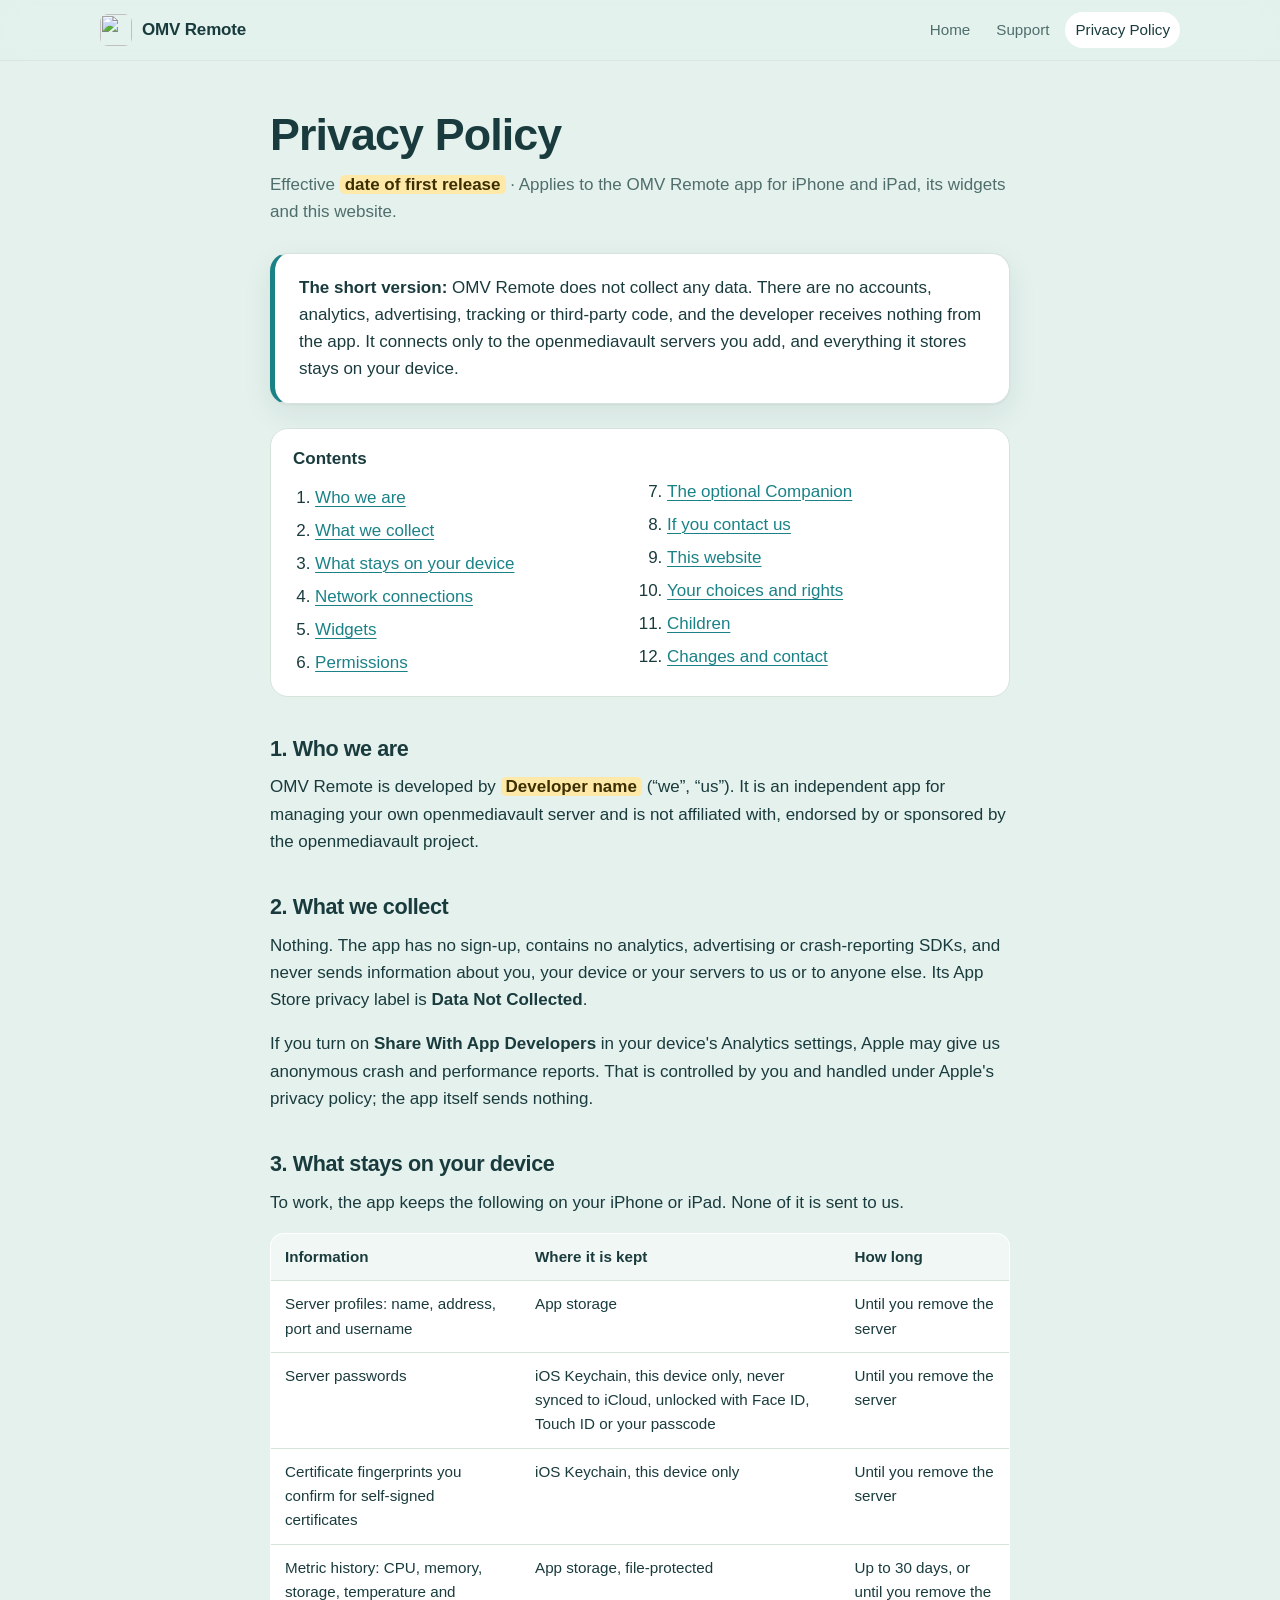
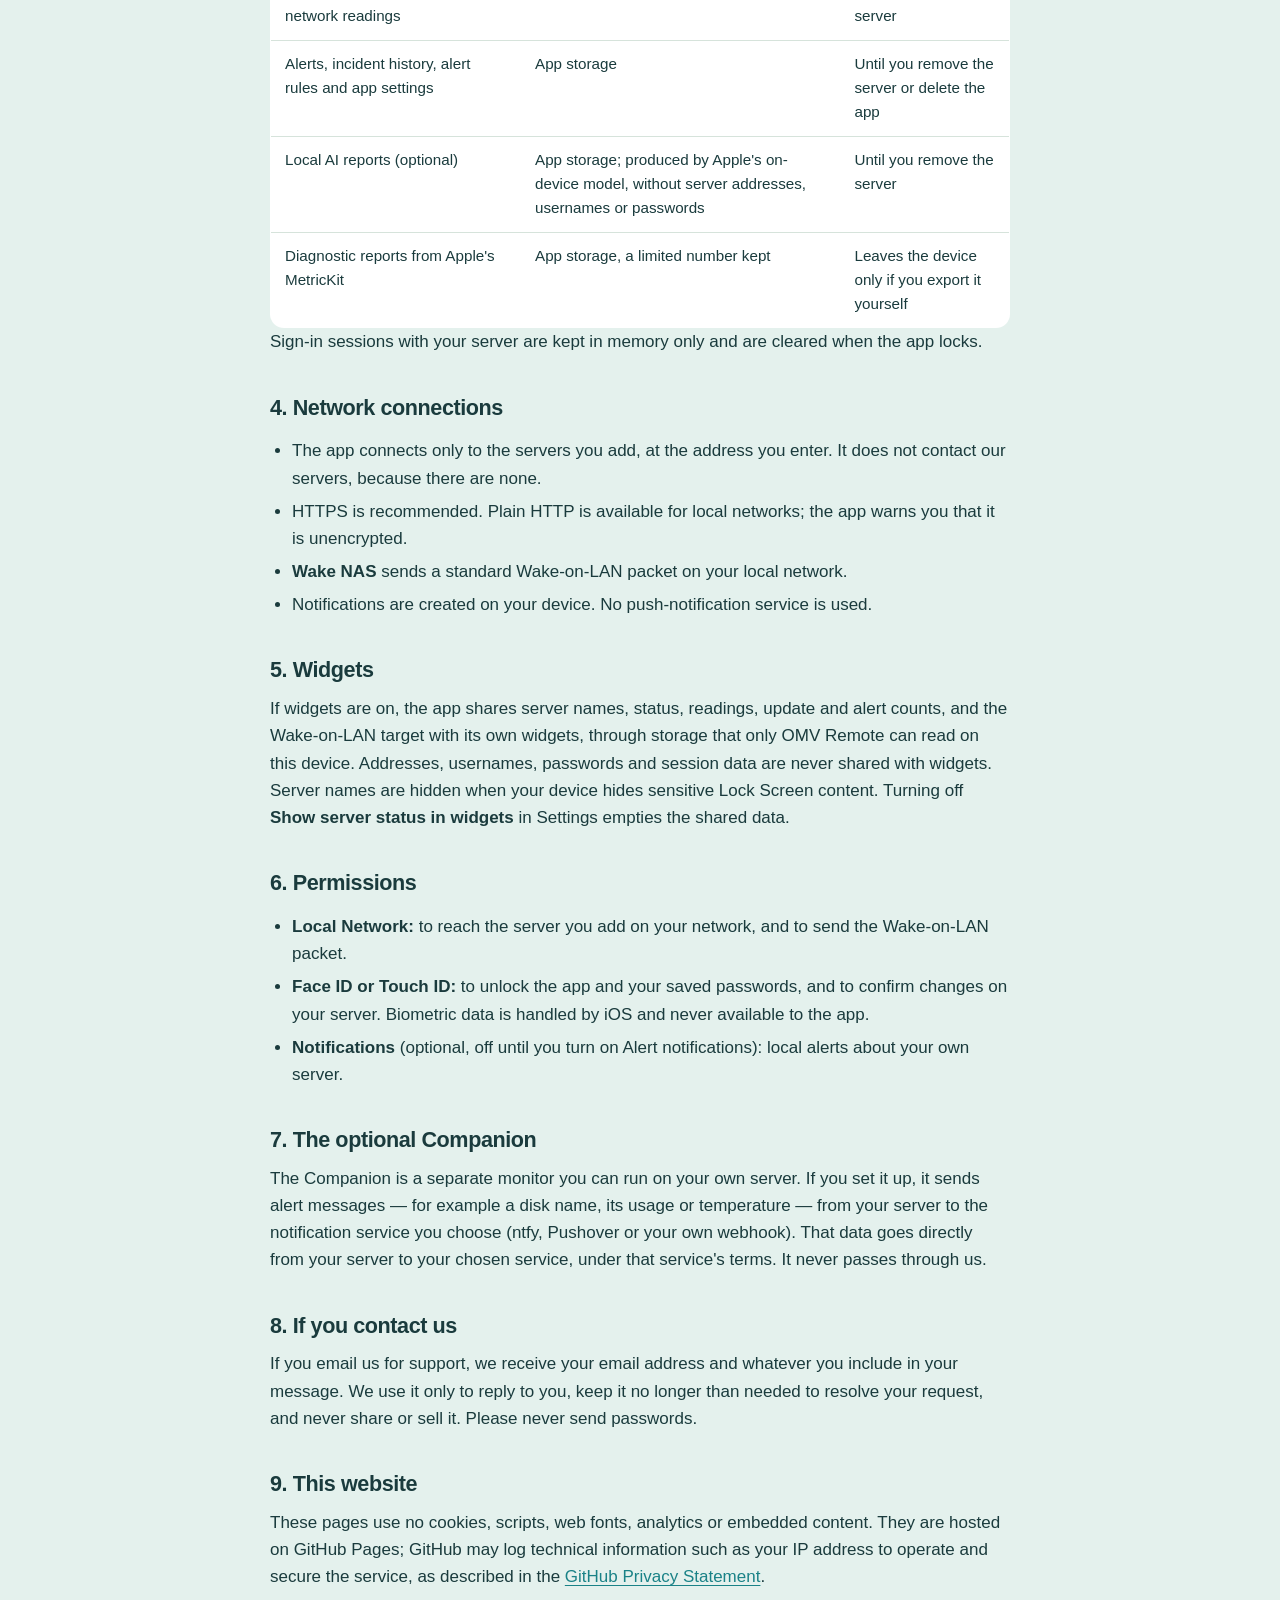
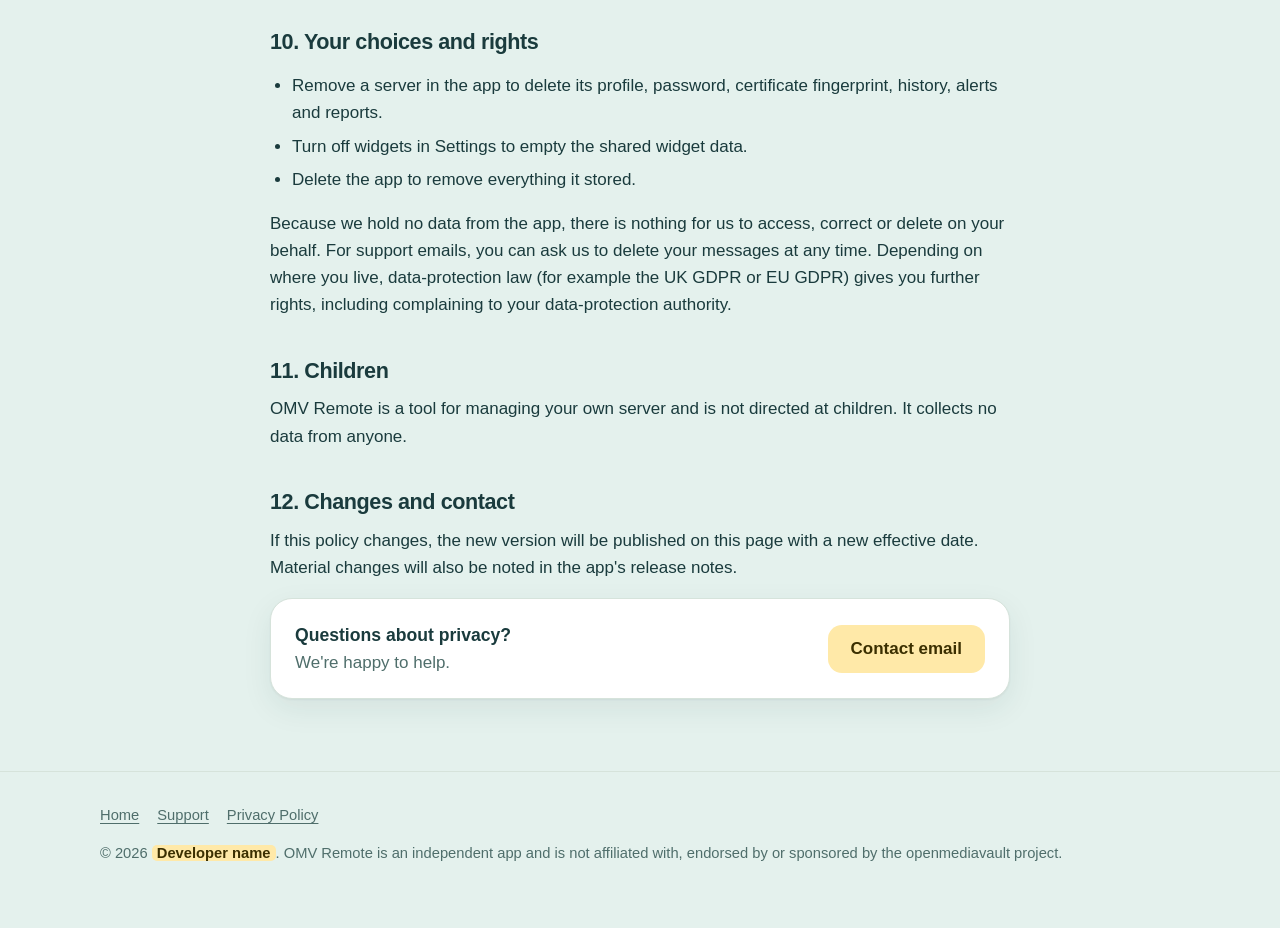
==== privacy.html @ d8a067df "Add files via upload" ====
<!doctype html>
<html lang="en-GB">
<head>
<meta charset="utf-8">
<meta name="viewport" content="width=device-width, initial-scale=1, viewport-fit=cover">
<meta http-equiv="Content-Security-Policy" content="default-src 'none'; style-src 'self'; img-src 'self' data:; base-uri 'none'; form-action 'none'">
<meta name="referrer" content="no-referrer">
<title>Privacy Policy — OMV Remote</title>
<meta name="description" content="OMV Remote collects no data. It has no accounts, analytics, advertising or tracking, and talks only to the openmediavault servers you add.">
<meta name="theme-color" content="#e4f1ed" media="(prefers-color-scheme: light)">
<meta name="theme-color" content="#0e1617" media="(prefers-color-scheme: dark)">
<link rel="icon" type="image/png" href="assets/favicon.png">
<link rel="apple-touch-icon" href="assets/apple-touch-icon.png">
<link rel="stylesheet" href="style.css">
</head>
<body>
<a class="skip" href="#main">Skip to content</a>

<header class="site-header">
  <div class="wrap">
    <a class="brand" href="./"><img src="assets/apple-touch-icon.png" alt="" width="32" height="32">OMV Remote</a>
    <nav class="site-nav" aria-label="Site">
      <a class="hide-sm" href="./">Home</a>
      <a href="support.html">Support</a>
      <a href="privacy.html" aria-current="page">Privacy<span class="long"> Policy</span></a>
    </nav>
  </div>
</header>

<main id="main" class="doc">
  <div class="wrap narrow">
    <h1>Privacy Policy</h1>
    <p class="meta">Effective <!--cfg:effective--><span class="todo">date of first release</span><!--/cfg--> · Applies to the OMV Remote app for iPhone and iPad, its widgets and this website.</p>

    <div class="summary-card">
      <p><strong>The short version:</strong> OMV Remote does not collect any data. There are no accounts, analytics, advertising, tracking or third-party code, and the developer receives nothing from the app. It connects only to the openmediavault servers you add, and everything it stores stays on your device.</p>
    </div>

    <nav class="toc" aria-label="Contents">
      <strong>Contents</strong>
      <ol>
        <li><a href="#who">Who we are</a></li>
        <li><a href="#collect">What we collect</a></li>
        <li><a href="#device">What stays on your device</a></li>
        <li><a href="#network">Network connections</a></li>
        <li><a href="#widgets">Widgets</a></li>
        <li><a href="#permissions">Permissions</a></li>
        <li><a href="#companion">The optional Companion</a></li>
        <li><a href="#support-email">If you contact us</a></li>
        <li><a href="#website">This website</a></li>
        <li><a href="#rights">Your choices and rights</a></li>
        <li><a href="#children">Children</a></li>
        <li><a href="#changes">Changes and contact</a></li>
      </ol>
    </nav>

    <h2 id="who">1. Who we are</h2>
    <p>OMV Remote is developed by <!--cfg:developer--><span class="todo">Developer name</span><!--/cfg--> (“we”, “us”). It is an independent app for managing your own openmediavault server and is not affiliated with, endorsed by or sponsored by the openmediavault project.</p>

    <h2 id="collect">2. What we collect</h2>
    <p>Nothing. The app has no sign-up, contains no analytics, advertising or crash-reporting SDKs, and never sends information about you, your device or your servers to us or to anyone else. Its App Store privacy label is <strong>Data Not Collected</strong>.</p>
    <p>If you turn on <span class="path">Share With App Developers</span> in your device's Analytics settings, Apple may give us anonymous crash and performance reports. That is controlled by you and handled under Apple's privacy policy; the app itself sends nothing.</p>

    <h2 id="device">3. What stays on your device</h2>
    <p>To work, the app keeps the following on your iPhone or iPad. None of it is sent to us.</p>
    <div class="table-scroll">
      <table>
        <thead><tr><th>Information</th><th>Where it is kept</th><th>How long</th></tr></thead>
        <tbody>
          <tr><td>Server profiles: name, address, port and username</td><td>App storage</td><td>Until you remove the server</td></tr>
          <tr><td>Server passwords</td><td>iOS Keychain, this device only, never synced to iCloud, unlocked with Face ID, Touch ID or your passcode</td><td>Until you remove the server</td></tr>
          <tr><td>Certificate fingerprints you confirm for self-signed certificates</td><td>iOS Keychain, this device only</td><td>Until you remove the server</td></tr>
          <tr><td>Metric history: CPU, memory, storage, temperature and network readings</td><td>App storage, file-protected</td><td>Up to 30 days, or until you remove the server</td></tr>
          <tr><td>Alerts, incident history, alert rules and app settings</td><td>App storage</td><td>Until you remove the server or delete the app</td></tr>
          <tr><td>Local AI reports (optional)</td><td>App storage; produced by Apple's on-device model, without server addresses, usernames or passwords</td><td>Until you remove the server</td></tr>
          <tr><td>Diagnostic reports from Apple's MetricKit</td><td>App storage, a limited number kept</td><td>Leaves the device only if you export it yourself</td></tr>
        </tbody>
      </table>
    </div>
    <p>Sign-in sessions with your server are kept in memory only and are cleared when the app locks.</p>

    <h2 id="network">4. Network connections</h2>
    <ul>
      <li>The app connects only to the servers you add, at the address you enter. It does not contact our servers, because there are none.</li>
      <li>HTTPS is recommended. Plain HTTP is available for local networks; the app warns you that it is unencrypted.</li>
      <li><strong>Wake NAS</strong> sends a standard Wake-on-LAN packet on your local network.</li>
      <li>Notifications are created on your device. No push-notification service is used.</li>
    </ul>

    <h2 id="widgets">5. Widgets</h2>
    <p>If widgets are on, the app shares server names, status, readings, update and alert counts, and the Wake-on-LAN target with its own widgets, through storage that only OMV Remote can read on this device. Addresses, usernames, passwords and session data are never shared with widgets. Server names are hidden when your device hides sensitive Lock Screen content. Turning off <span class="path">Show server status in widgets</span> in Settings empties the shared data.</p>

    <h2 id="permissions">6. Permissions</h2>
    <ul>
      <li><strong>Local Network:</strong> to reach the server you add on your network, and to send the Wake-on-LAN packet.</li>
      <li><strong>Face ID or Touch ID:</strong> to unlock the app and your saved passwords, and to confirm changes on your server. Biometric data is handled by iOS and never available to the app.</li>
      <li><strong>Notifications</strong> (optional, off until you turn on Alert notifications): local alerts about your own server.</li>
    </ul>

    <h2 id="companion">7. The optional Companion</h2>
    <p>The Companion is a separate monitor you can run on your own server. If you set it up, it sends alert messages — for example a disk name, its usage or temperature — from your server to the notification service you choose (ntfy, Pushover or your own webhook). That data goes directly from your server to your chosen service, under that service's terms. It never passes through us.</p>

    <h2 id="support-email">8. If you contact us</h2>
    <p>If you email us for support, we receive your email address and whatever you include in your message. We use it only to reply to you, keep it no longer than needed to resolve your request, and never share or sell it. Please never send passwords.</p>

    <h2 id="website">9. This website</h2>
    <p>These pages use no cookies, scripts, web fonts, analytics or embedded content. They are hosted on GitHub Pages; GitHub may log technical information such as your IP address to operate and secure the service, as described in the <a href="https://docs.github.com/en/site-policy/privacy-policies/github-general-privacy-statement">GitHub Privacy Statement</a>.</p>

    <h2 id="rights">10. Your choices and rights</h2>
    <ul>
      <li>Remove a server in the app to delete its profile, password, certificate fingerprint, history, alerts and reports.</li>
      <li>Turn off widgets in Settings to empty the shared widget data.</li>
      <li>Delete the app to remove everything it stored.</li>
    </ul>
    <p>Because we hold no data from the app, there is nothing for us to access, correct or delete on your behalf. For support emails, you can ask us to delete your messages at any time. Depending on where you live, data-protection law (for example the UK GDPR or EU GDPR) gives you further rights, including complaining to your data-protection authority.</p>

    <h2 id="children">11. Children</h2>
    <p>OMV Remote is a tool for managing your own server and is not directed at children. It collects no data from anyone.</p>

    <h2 id="changes">12. Changes and contact</h2>
    <p>If this policy changes, the new version will be published on this page with a new effective date. Material changes will also be noted in the app's release notes.</p>
    <div class="contact-card">
      <p><strong>Questions about privacy?</strong>We're happy to help.</p>
      <!--cfg:email-button-->
<span class="button primary todo">Contact email</span>
<!--/cfg-->
    </div>
  </div>
</main>

<footer class="site-footer">
  <div class="wrap">
    <nav aria-label="Footer"><a href="./">Home</a><a href="support.html">Support</a><a href="privacy.html">Privacy Policy</a></nav>
    <p><!--cfg:copyright-->© 2026 <span class="todo">Developer name</span><!--/cfg-->. OMV Remote is an independent app and is not affiliated with, endorsed by or sponsored by the openmediavault project.</p>
  </div>
</footer>
</body>
</html>
---- style.css ----
/* OMV Remote public pages. No web fonts, scripts, cookies or third-party requests:
   the site keeps the same promise as the app. Colours mirror the app's design tokens
   (OMVRemote/DesignSystem.swift). */

:root {
  --bg: #e4f1ed;
  --bg-deep: #d5e8e2;
  --surface: #ffffff;
  --inset: #f0f7f4;
  --ink: #1a3b3d;
  --muted: #4f6e6b;
  --accent: #1a8287;
  --accent-ink: #ffffff;
  --border: #d6e3db;
  --success: #219466;
  --warning: #c2730d;
  --danger: #cc3838;
  --paper: #f6ead2;
  --shadow: 0 1px 2px rgb(26 59 61 / 6%), 0 10px 30px rgb(26 59 61 / 8%);
  --radius: 22px;
  --font: -apple-system, BlinkMacSystemFont, "SF Pro Text", "Segoe UI", Roboto, "Helvetica Neue", Arial, sans-serif;
  --font-display: -apple-system, BlinkMacSystemFont, "SF Pro Display", "Segoe UI", Roboto, "Helvetica Neue", Arial, sans-serif;
  --mono: ui-monospace, "SF Mono", Menlo, Consolas, monospace;
  color-scheme: light dark;
}

@media (prefers-color-scheme: dark) {
  :root {
    --bg: #0e1617;
    --bg-deep: #0a1112;
    --surface: #1b2526;
    --inset: #131c1d;
    --ink: #e6f2ed;
    --muted: #adc7bf;
    --accent: #59bdba;
    --accent-ink: #0b1b1c;
    --border: #2c3d3d;
    --success: #54c78f;
    --warning: #f2b54d;
    --danger: #f5736e;
    --paper: #e9dcc2;
    --shadow: 0 1px 2px rgb(0 0 0 / 30%), 0 12px 32px rgb(0 0 0 / 28%);
  }
}

*, *::before, *::after { box-sizing: border-box; }
html { -webkit-text-size-adjust: 100%; scroll-behavior: smooth; }
@media (prefers-reduced-motion: reduce) { html { scroll-behavior: auto; } }
body {
  margin: 0;
  background: var(--bg);
  color: var(--ink);
  font: 17px/1.6 var(--font);
  text-rendering: optimizeLegibility;
  -webkit-font-smoothing: antialiased;
}
img { max-width: 100%; height: auto; display: block; }
a { color: var(--accent); text-underline-offset: 3px; text-decoration-thickness: 1px; }
a:hover { text-decoration-thickness: 2px; }
:focus-visible { outline: 3px solid var(--accent); outline-offset: 3px; border-radius: 6px; }
h1, h2, h3 { font-family: var(--font-display); line-height: 1.15; letter-spacing: -0.02em; margin: 0; }
p { margin: 0 0 1em; }
code { font-family: var(--mono); font-size: 0.9em; background: var(--inset); border: 1px solid var(--border); border-radius: 6px; padding: 1px 6px; }

.skip { position: absolute; left: -999px; top: 8px; background: var(--surface); padding: 8px 14px; border-radius: 10px; z-index: 10; }
.skip:focus { left: 16px; }

.wrap { width: min(1120px, 100%); margin: 0 auto; padding: 0 20px; }
.narrow { width: min(780px, 100%); }

/* Header */
.site-header { position: sticky; top: 0; z-index: 5; background: color-mix(in srgb, var(--bg) 86%, transparent); backdrop-filter: saturate(160%) blur(14px); -webkit-backdrop-filter: saturate(160%) blur(14px); border-bottom: 1px solid color-mix(in srgb, var(--border) 70%, transparent); }
.site-header .wrap { display: flex; align-items: center; justify-content: space-between; gap: 16px; min-height: 60px; }
.brand { display: inline-flex; align-items: center; gap: 10px; color: var(--ink); text-decoration: none; font-weight: 650; letter-spacing: -0.01em; white-space: nowrap; }
.brand img { width: 32px; height: 32px; border-radius: 8px; }
.site-nav { display: flex; gap: 6px; flex-wrap: nowrap; }
.site-nav a { color: var(--muted); text-decoration: none; font-size: 0.95rem; padding: 6px 10px; border-radius: 999px; }
.site-nav a:hover, .site-nav a[aria-current="page"] { color: var(--ink); background: var(--surface); }
@media (max-width: 560px) { .site-nav a.hide-sm, .site-nav .long { display: none; } .site-nav a { padding: 6px 8px; } }

/* Buttons */
.button { display: inline-flex; align-items: center; justify-content: center; gap: 8px; min-height: 48px; max-width: 100%; overflow-wrap: anywhere; text-align: center; padding: 0 22px; border-radius: 14px; font-weight: 600; text-decoration: none; border: 1px solid transparent; }
.button.primary { background: var(--accent); color: var(--accent-ink); }
.button.primary:hover { filter: brightness(1.06); }
.button.secondary { background: var(--surface); color: var(--ink); border-color: var(--border); }
.button svg { width: 20px; height: 20px; }

/* Hero */
.hero { padding: 64px 0 40px; overflow: hidden; }
.hero .wrap { display: grid; grid-template-columns: minmax(0, 1.05fr) minmax(0, 0.95fr); gap: 48px; align-items: center; }
.eyebrow { display: inline-flex; align-items: center; gap: 8px; font-size: 0.85rem; font-weight: 600; color: var(--accent); background: color-mix(in srgb, var(--accent) 12%, transparent); padding: 5px 12px; border-radius: 999px; margin-bottom: 18px; }
.hero h1 { font-size: clamp(2.4rem, 5.4vw, 4rem); font-weight: 750; }
.hero h1 span { color: var(--accent); }
.lede { font-size: 1.2rem; color: var(--muted); max-width: 34em; margin: 20px 0 28px; }
.cta { display: flex; flex-wrap: wrap; gap: 12px; }
.fine { color: var(--muted); font-size: 0.9rem; margin-top: 14px; }
@media (max-width: 900px) {
  .hero { padding-top: 40px; }
  .hero .wrap { grid-template-columns: minmax(0, 1fr); gap: 40px; }
}

/* Phone mockup: a faithful, hand-built rendering of the app's own Demo Mode dashboard. */
.device-stage { position: relative; display: flex; justify-content: center; }
.device-stage::before { content: ""; position: absolute; inset: 8% -10% -6%; background: radial-gradient(closest-side, color-mix(in srgb, var(--accent) 22%, transparent), transparent); z-index: 0; }
.phone { position: relative; z-index: 1; width: min(340px, 100%); aspect-ratio: 9 / 19.2; background: #0d1415; border-radius: 52px; padding: 12px; box-shadow: 0 30px 60px rgb(14 22 23 / 28%), 0 0 0 1px rgb(255 255 255 / 6%) inset; }
.screen { height: 100%; border-radius: 41px; background: #e4f1ed; color: #1a3b3d; overflow: hidden; display: flex; flex-direction: column; font-size: 11.5px; line-height: 1.35; }
.statusbar { display: flex; justify-content: space-between; align-items: center; padding: 14px 26px 6px; font-weight: 600; font-size: 12px; }
.island { width: 92px; height: 26px; background: #0d1415; border-radius: 20px; }
.screen-body { flex: 1; padding: 6px 14px 0; display: flex; flex-direction: column; gap: 9px; overflow: hidden; }
.app-title { display: flex; justify-content: space-between; align-items: center; font: 700 22px/1.1 var(--font-display); letter-spacing: -0.02em; margin: 2px 2px 2px; }
.app-title i { width: 26px; height: 26px; border-radius: 50%; background: #fff; border: 1px solid #d6e3db; display: inline-block; }
.card { background: #fff; border: 1px solid #d6e3db; border-radius: 16px; padding: 10px 12px; }
.hero-card { display: flex; justify-content: space-between; align-items: center; }
.hero-card strong { font-size: 13px; display: block; }
.hero-card small { color: #4f6e6b; }
.pill { display: inline-flex; align-items: center; gap: 5px; font-weight: 600; font-size: 10.5px; color: #219466; background: #e3f3eb; padding: 3px 9px; border-radius: 999px; }
.pill::before { content: ""; width: 6px; height: 6px; border-radius: 50%; background: currentColor; }
.tiles { display: grid; grid-template-columns: 1fr 1fr; gap: 8px; }
.tile { background: #fff; border: 1px solid #d6e3db; border-radius: 16px; padding: 9px 11px 10px; }
.tile .label { display: flex; align-items: center; gap: 5px; color: #4f6e6b; font-weight: 600; font-size: 10.5px; }
.tile .value { font: 650 14px/1.2 var(--font-display); margin: 5px 0 6px; letter-spacing: -0.01em; }
.bar { height: 5px; border-radius: 5px; background: #f0f7f4; overflow: hidden; }
.bar b { display: block; height: 100%; border-radius: 5px; background: #1a8287; }
.bar .w18 { width: 18%; } .bar .w30 { width: 30%; } .bar .w39 { width: 39%; } .bar .w36 { width: 36%; } .bar .w42 { width: 42%; } .bar .w46 { width: 46%; }
.bar .warm { background: #4f8f86; }
.fine.more { margin-top: 24px; }
.rows { display: grid; gap: 5px; }
.rows div { display: flex; justify-content: space-between; gap: 10px; }
.rows span { color: #4f6e6b; }
.trend { height: 46px; margin-top: 4px; }
.tabbar { display: grid; grid-template-columns: repeat(5, 1fr); padding: 8px 6px 18px; background: #e4f1ed; border-top: 1px solid #d6e3db; font-size: 9px; color: #6a8783; text-align: center; }
.tabbar span::before { content: ""; display: block; width: 18px; height: 18px; margin: 0 auto 3px; border-radius: 6px; background: currentColor; opacity: 0.35; }
.tabbar .on { color: #1a8287; font-weight: 600; }
.tabbar .on::before { opacity: 1; }

/* Sections */
section.band { padding: 72px 0; }
section.band.alt { background: var(--bg-deep); }
.section-head { max-width: 680px; margin-bottom: 36px; }
.section-head h2 { font-size: clamp(1.8rem, 3.6vw, 2.5rem); font-weight: 720; margin-bottom: 12px; }
.section-head p { color: var(--muted); font-size: 1.1rem; }

.features { display: grid; grid-template-columns: repeat(3, 1fr); gap: 16px; }
@media (max-width: 900px) { .features { grid-template-columns: repeat(2, 1fr); } }
@media (max-width: 600px) { .features { grid-template-columns: 1fr; } }
.feature { background: var(--surface); border: 1px solid var(--border); border-radius: var(--radius); padding: 24px; box-shadow: var(--shadow); }
.feature .glyph { width: 44px; height: 44px; border-radius: 13px; display: grid; place-items: center; background: color-mix(in srgb, var(--accent) 13%, transparent); color: var(--accent); margin-bottom: 16px; }
.feature .glyph svg { width: 24px; height: 24px; }
.feature h3 { font-size: 1.15rem; margin-bottom: 8px; }
.feature p { color: var(--muted); margin: 0; font-size: 0.98rem; }

.split { display: grid; grid-template-columns: minmax(0, 1fr) minmax(0, 1fr); gap: 40px; align-items: center; }
@media (max-width: 860px) { .split { grid-template-columns: minmax(0, 1fr); } }
.checklist { list-style: none; padding: 0; margin: 0; display: grid; gap: 14px; }
.checklist li { display: grid; grid-template-columns: 28px 1fr; gap: 12px; align-items: start; }
.checklist li::before { content: ""; width: 28px; height: 28px; border-radius: 50%; background: color-mix(in srgb, var(--accent) 14%, transparent) url("data:image/svg+xml,%3Csvg xmlns='http://www.w3.org/2000/svg' viewBox='0 0 24 24' fill='none' stroke='%231a8287' stroke-width='2.6' stroke-linecap='round' stroke-linejoin='round'%3E%3Cpath d='M5 12.5l4.5 4.5L19 7.5'/%3E%3C/svg%3E") center / 16px no-repeat; }
.checklist strong { display: block; }
.checklist span { color: var(--muted); }

.promise { background: var(--surface); border: 1px solid var(--border); border-radius: 28px; padding: 32px; box-shadow: var(--shadow); }
.promise .big { font: 750 clamp(2.2rem, 5vw, 3.2rem)/1 var(--font-display); letter-spacing: -0.03em; color: var(--accent); margin-bottom: 10px; }
.promise p { color: var(--muted); }

.ipad { background: var(--surface); border: 1px solid var(--border); border-radius: 28px; padding: 18px; box-shadow: var(--shadow); }
.ipad-screen { display: grid; grid-template-columns: 0.9fr 1fr 1fr; gap: 10px; background: var(--bg); border-radius: 16px; padding: 12px; font-size: 12px; }
.ipad-screen .side { display: grid; gap: 6px; align-content: start; }
.ipad-screen .side span { padding: 7px 10px; border-radius: 10px; color: var(--muted); }
.ipad-screen .side .on { background: var(--surface); color: var(--ink); font-weight: 600; }
.ipad-screen .col { display: grid; gap: 10px; align-content: start; }
.ipad-screen .blk { background: var(--surface); border: 1px solid var(--border); border-radius: 12px; height: 54px; }
.ipad-screen .blk.tall { height: 120px; }
@media (max-width: 520px) { .ipad-screen { grid-template-columns: 1fr 1fr; } .ipad-screen .side { display: none; } }

.faq { display: grid; gap: 12px; }
details { background: var(--surface); border: 1px solid var(--border); border-radius: 18px; padding: 0 20px; }
details[open] { padding-bottom: 6px; }
summary { cursor: pointer; list-style: none; font-weight: 620; padding: 18px 32px 18px 0; position: relative; }
summary::-webkit-details-marker { display: none; }
summary::after { content: "+"; position: absolute; right: 0; top: 50%; transform: translateY(-50%); font-size: 1.4rem; color: var(--accent); font-weight: 400; }
details[open] summary::after { content: "−"; }
details p, details ul, details ol { color: var(--muted); }

/* Document pages (privacy, support) */
.doc { padding: 48px 0 72px; }
.doc h1 { font-size: clamp(2rem, 4.5vw, 2.8rem); font-weight: 740; margin-bottom: 10px; }
.doc .meta { color: var(--muted); margin-bottom: 28px; }
.doc h2 { font-size: 1.35rem; margin: 40px 0 12px; }
.doc h3 { font-size: 1.05rem; margin: 22px 0 6px; }
.doc ul, .doc ol { padding-left: 1.3em; }
.doc li { margin: 0.35em 0; }
.summary-card { background: var(--surface); border: 1px solid var(--border); border-left: 5px solid var(--accent); border-radius: 18px; padding: 20px 24px; box-shadow: var(--shadow); }
.summary-card p:last-child { margin: 0; }
.toc { background: var(--surface); border: 1px solid var(--border); border-radius: 18px; padding: 16px 22px; margin: 24px 0; }
.toc ol { margin: 6px 0 0; columns: 2; column-gap: 32px; }
@media (max-width: 600px) { .toc ol { columns: 1; } }
table { width: 100%; border-collapse: collapse; background: var(--surface); border: 1px solid var(--border); border-radius: 14px; overflow: hidden; font-size: 0.95rem; }
th, td { text-align: left; padding: 11px 14px; border-bottom: 1px solid var(--border); vertical-align: top; }
th { background: var(--inset); font-weight: 620; }
tr:last-child td { border-bottom: 0; }
.table-scroll { overflow-x: auto; }
.contact-card { display: flex; flex-wrap: wrap; align-items: center; justify-content: space-between; gap: 16px; background: var(--surface); border: 1px solid var(--border); border-radius: 22px; padding: 22px 24px; box-shadow: var(--shadow); }
.contact-card p { margin: 0; color: var(--muted); }
.contact-card strong { color: var(--ink); display: block; font-size: 1.1rem; }
.steps { counter-reset: s; list-style: none; padding: 0 !important; }
.steps li { counter-increment: s; position: relative; padding-left: 40px; margin: 12px 0; }
.steps li::before { content: counter(s); position: absolute; left: 0; top: 1px; width: 26px; height: 26px; border-radius: 50%; background: var(--accent); color: var(--accent-ink); font-size: 0.85rem; font-weight: 700; display: grid; place-items: center; }
.path { font-weight: 600; color: var(--ink); }

/* Unfilled contact details. scripts/configure_site.py replaces them; release checks fail while any remain. */
.todo, .button.todo { background: #ffe9a8; color: #3b2f00; padding: 0 5px; border-radius: 5px; font-weight: 600; }
.button.todo { padding: 0 22px; border-radius: 14px; }

/* Footer */
.site-footer { border-top: 1px solid var(--border); padding: 32px 0 48px; color: var(--muted); font-size: 0.92rem; }
.site-footer .wrap { display: grid; gap: 14px; }
.site-footer nav { display: flex; flex-wrap: wrap; gap: 18px; }
.site-footer a { color: var(--muted); }
.site-footer a:hover { color: var(--ink); }

@media print {
  .site-header, .site-footer nav, .skip { display: none; }
  body { background: #fff; color: #000; }
  .summary-card, details, table, .toc { box-shadow: none; }
}
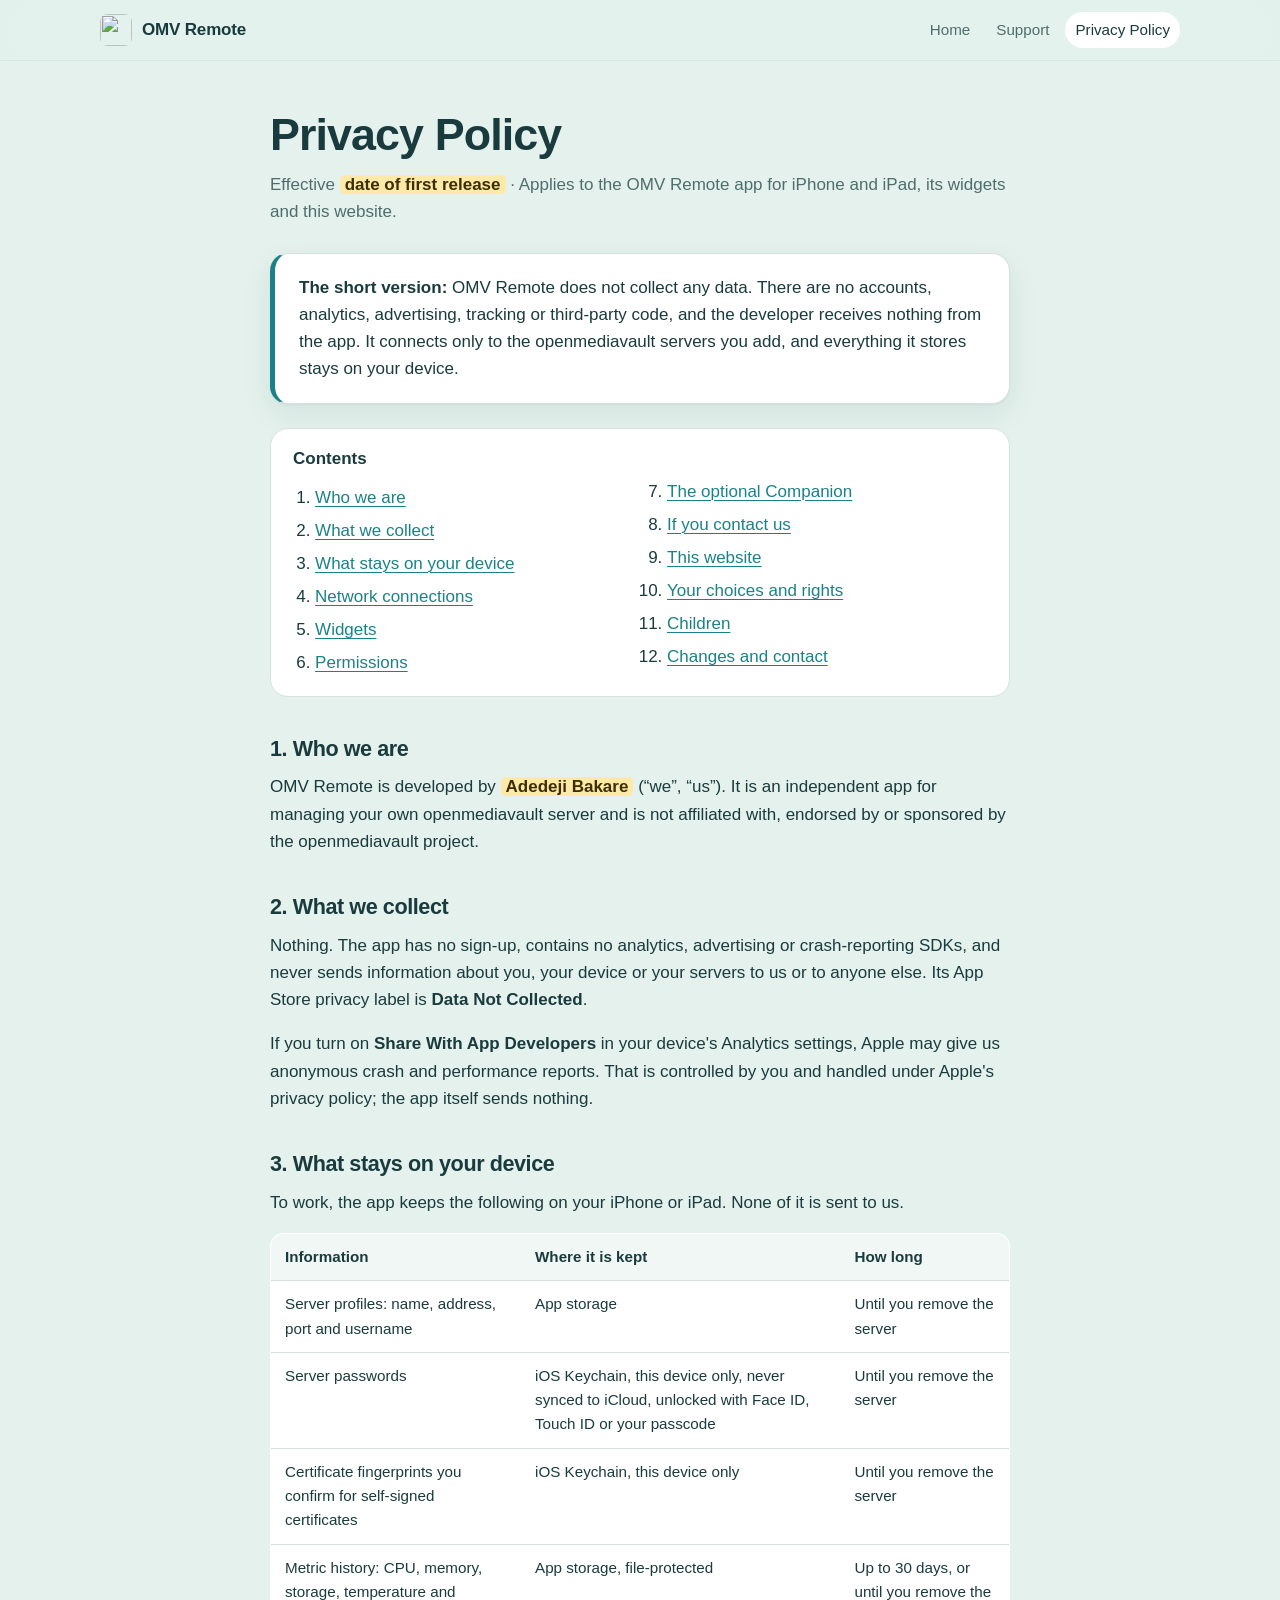
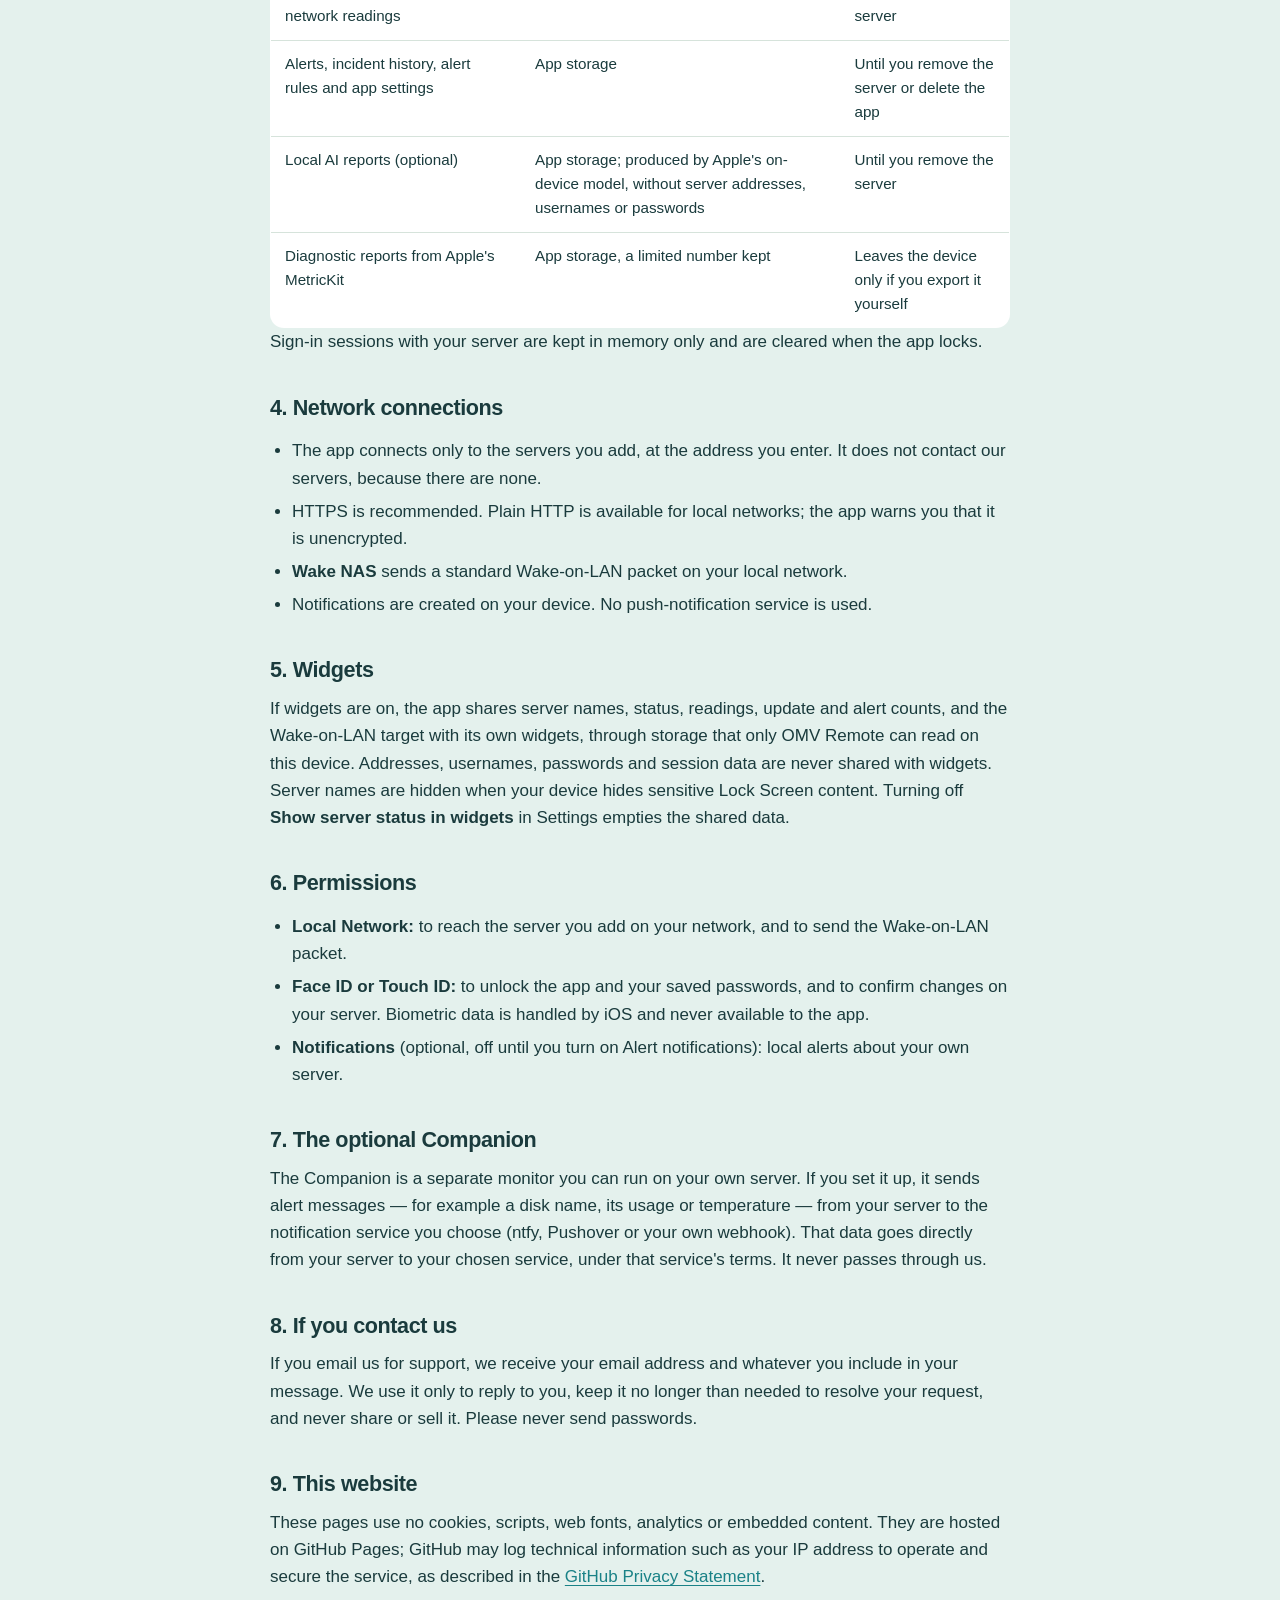
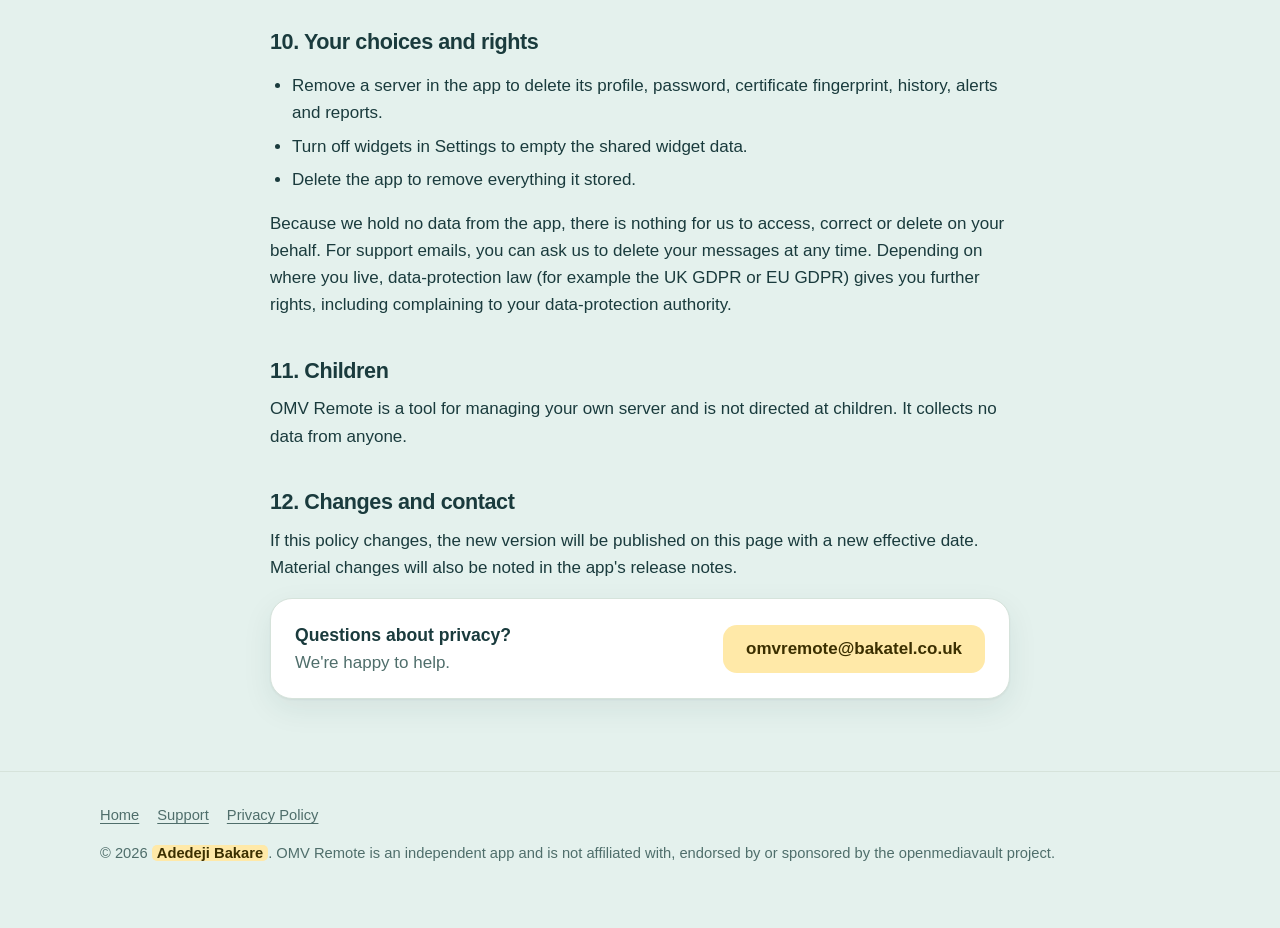
==== commit 31dea8f6: "Update developer name in privacy policy" ====
--- a/privacy.html
+++ b/privacy.html
@@ -55,7 +55,7 @@
     </nav>
 
     <h2 id="who">1. Who we are</h2>
-    <p>OMV Remote is developed by <!--cfg:developer--><span class="todo">Developer name</span><!--/cfg--> (“we”, “us”). It is an independent app for managing your own openmediavault server and is not affiliated with, endorsed by or sponsored by the openmediavault project.</p>
+    <p>OMV Remote is developed by <!--cfg:developer--><span class="todo">Adedeji Bakare</span><!--/cfg--> (“we”, “us”). It is an independent app for managing your own openmediavault server and is not affiliated with, endorsed by or sponsored by the openmediavault project.</p>
 
     <h2 id="collect">2. What we collect</h2>
     <p>Nothing. The app has no sign-up, contains no analytics, advertising or crash-reporting SDKs, and never sends information about you, your device or your servers to us or to anyone else. Its App Store privacy label is <strong>Data Not Collected</strong>.</p>
@@ -122,7 +122,7 @@
     <div class="contact-card">
       <p><strong>Questions about privacy?</strong>We're happy to help.</p>
       <!--cfg:email-button-->
-<span class="button primary todo">Contact email</span>
+<span class="button primary todo">omvremote@bakatel.co.uk</span>
 <!--/cfg-->
     </div>
   </div>
@@ -131,7 +131,7 @@
 <footer class="site-footer">
   <div class="wrap">
     <nav aria-label="Footer"><a href="./">Home</a><a href="support.html">Support</a><a href="privacy.html">Privacy Policy</a></nav>
-    <p><!--cfg:copyright-->© 2026 <span class="todo">Developer name</span><!--/cfg-->. OMV Remote is an independent app and is not affiliated with, endorsed by or sponsored by the openmediavault project.</p>
+    <p><!--cfg:copyright-->© 2026 <span class="todo">Adedeji Bakare</span><!--/cfg-->. OMV Remote is an independent app and is not affiliated with, endorsed by or sponsored by the openmediavault project.</p>
   </div>
 </footer>
 </body>
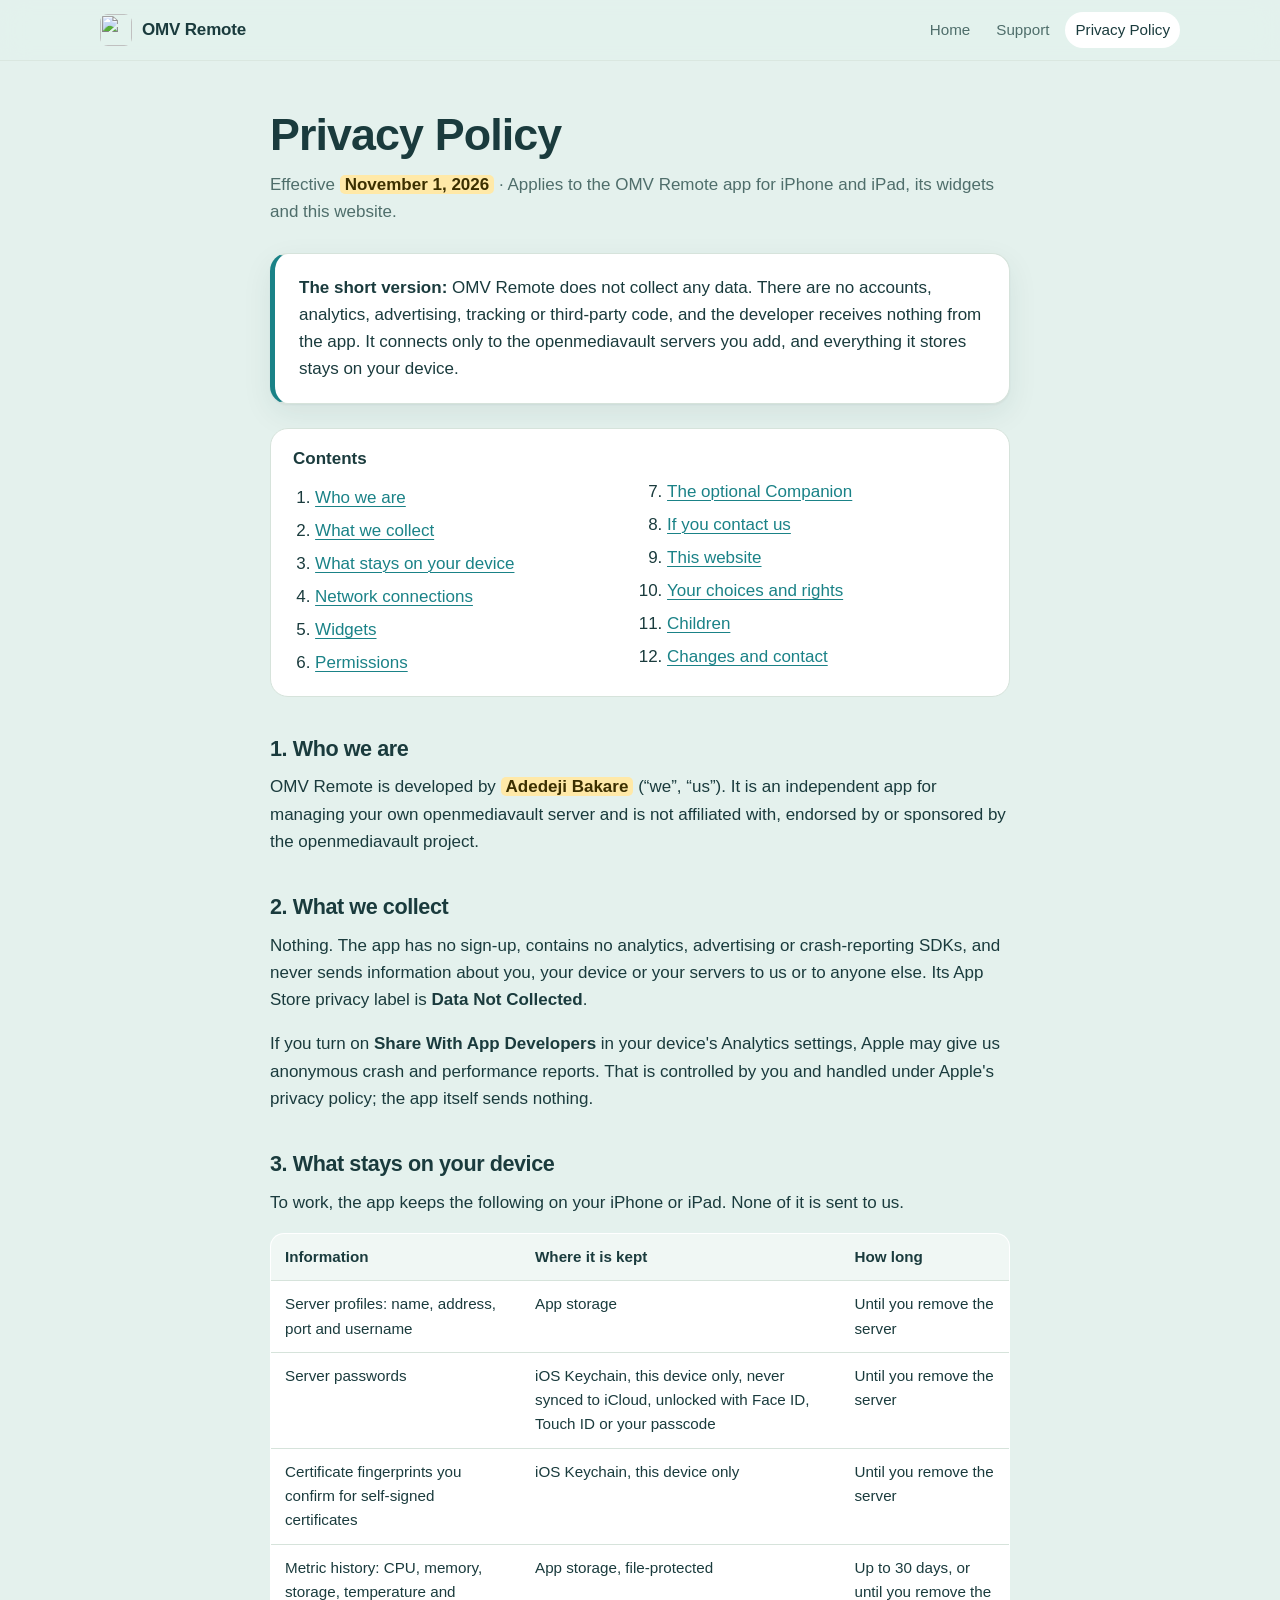
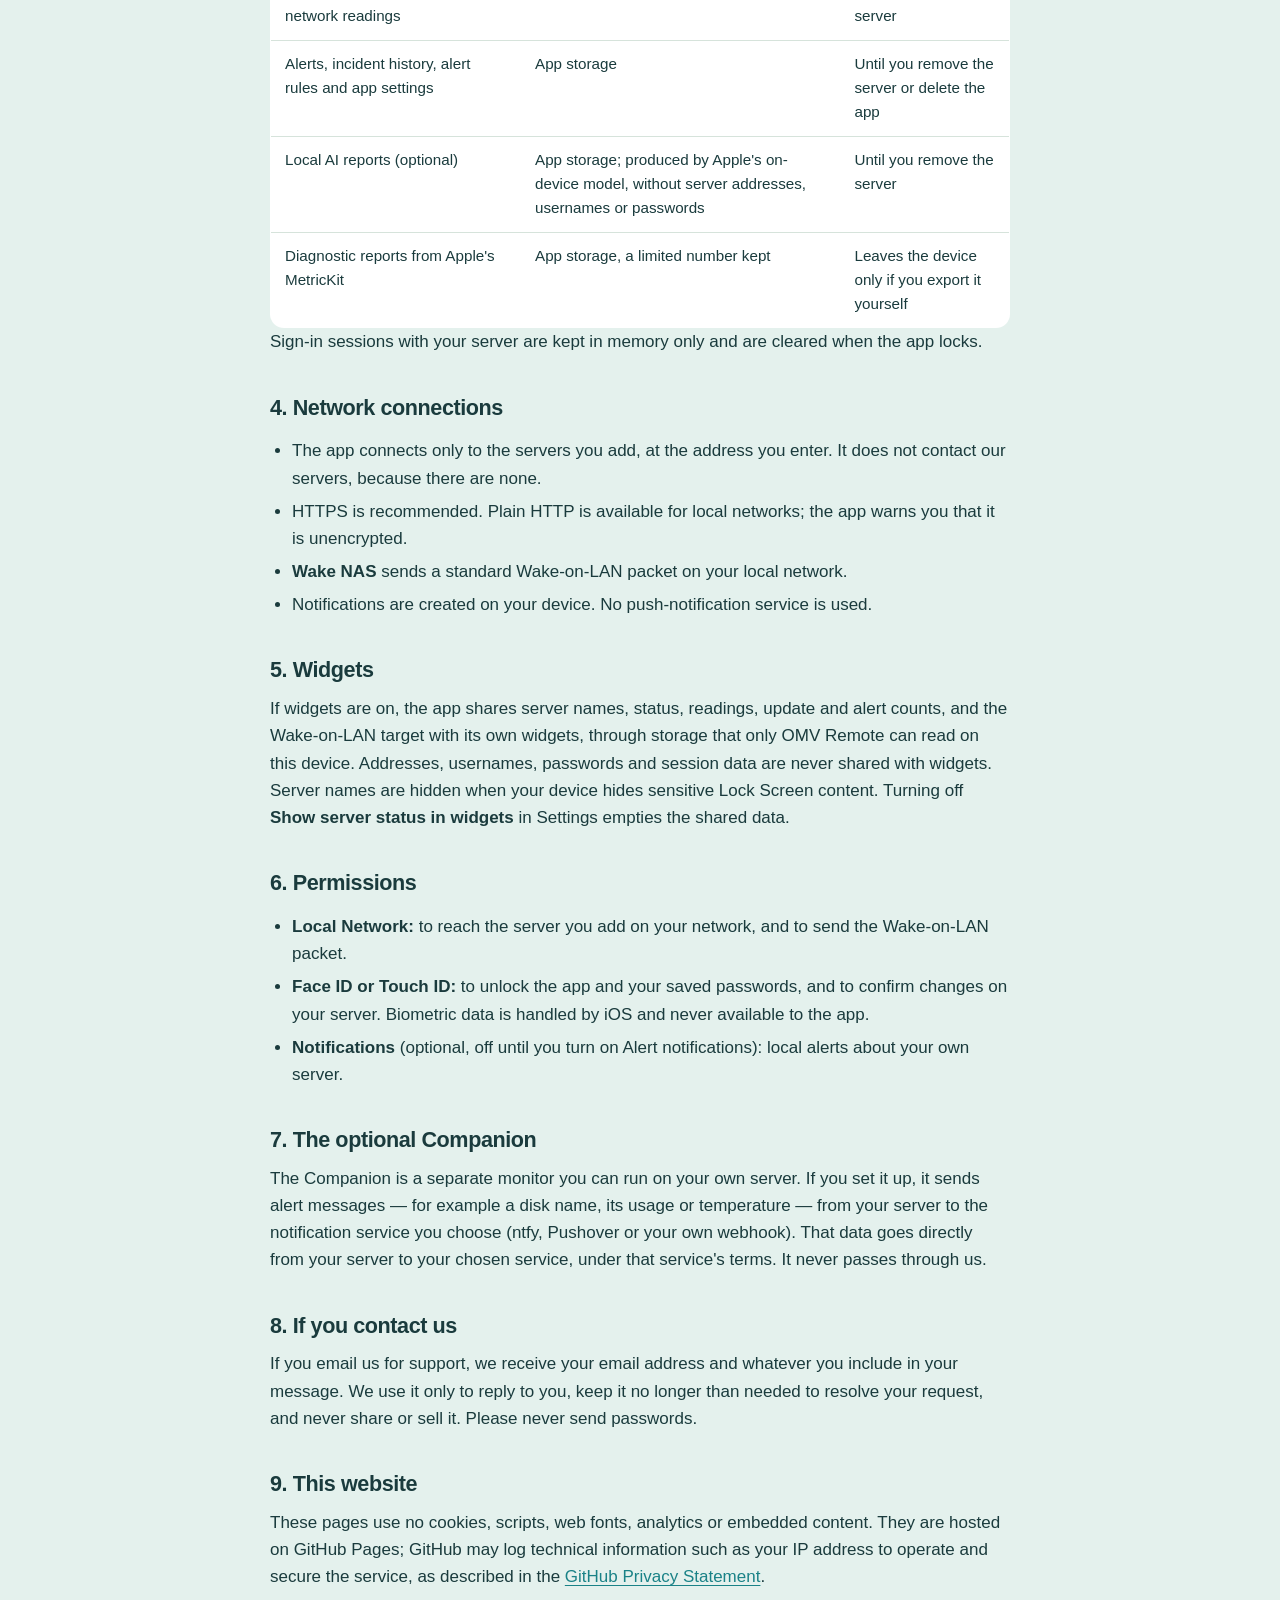
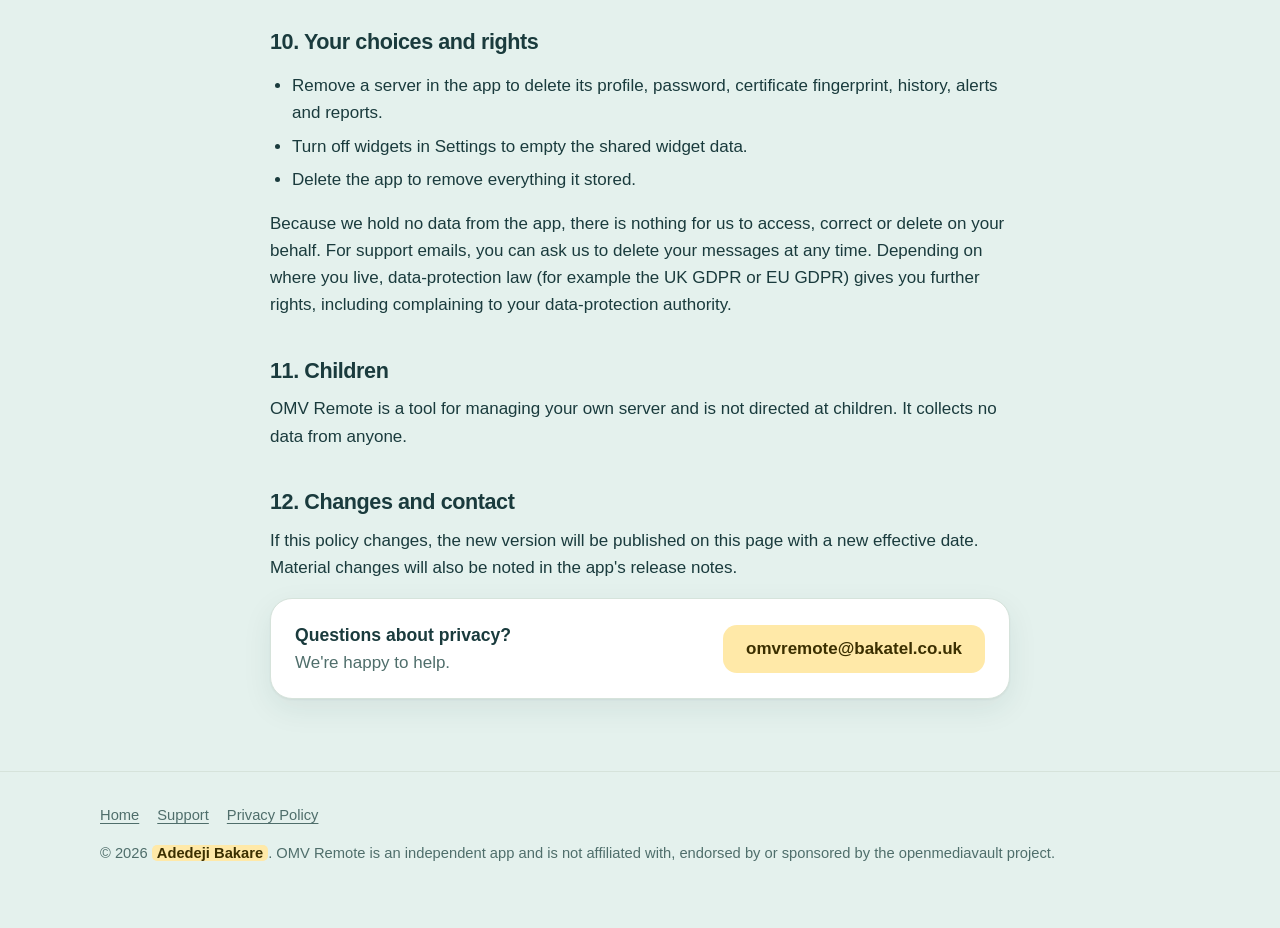
==== commit f15831a1: "Update effective date in privacy policy" ====
--- a/privacy.html
+++ b/privacy.html
@@ -30,7 +30,7 @@
 <main id="main" class="doc">
   <div class="wrap narrow">
     <h1>Privacy Policy</h1>
-    <p class="meta">Effective <!--cfg:effective--><span class="todo">date of first release</span><!--/cfg--> · Applies to the OMV Remote app for iPhone and iPad, its widgets and this website.</p>
+    <p class="meta">Effective <!--cfg:effective--><span class="todo">November 1, 2026</span><!--/cfg--> · Applies to the OMV Remote app for iPhone and iPad, its widgets and this website.</p>
 
     <div class="summary-card">
       <p><strong>The short version:</strong> OMV Remote does not collect any data. There are no accounts, analytics, advertising, tracking or third-party code, and the developer receives nothing from the app. It connects only to the openmediavault servers you add, and everything it stores stays on your device.</p>
